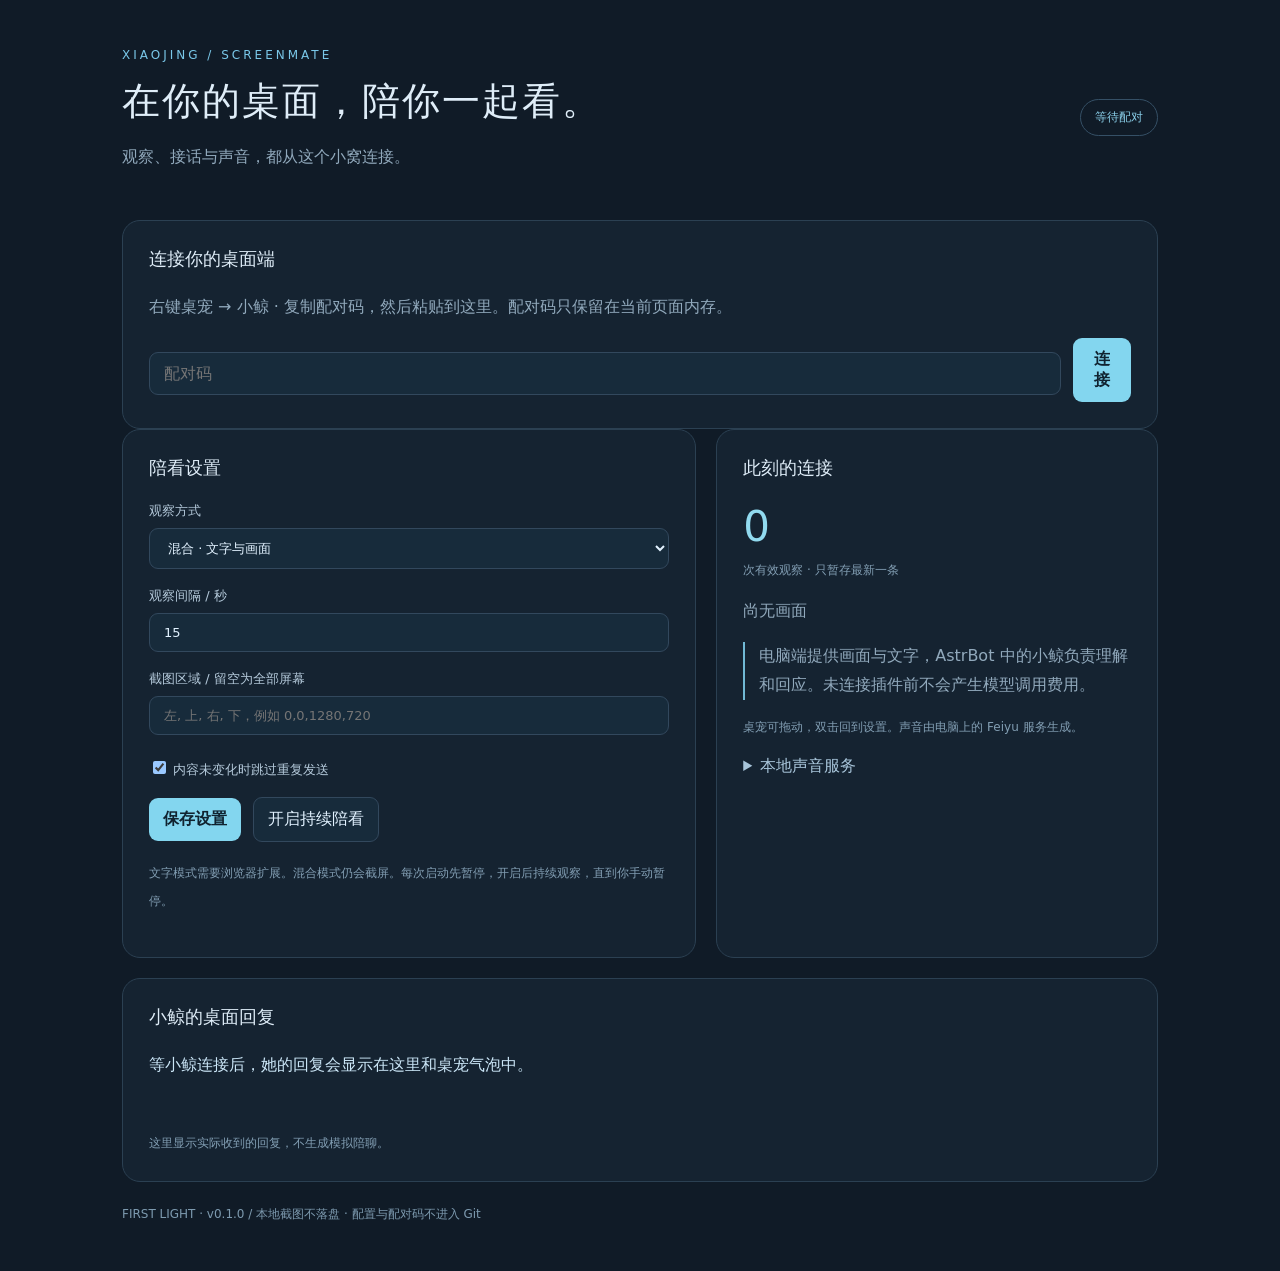
==== screenmate/web/index.html @ dae0f32c "feat: bootstrap Xiaojing Screenmate with existing desktop pet integration" ====
<!doctype html>
<html lang="zh-CN"><meta charset="utf-8"><meta name="viewport" content="width=device-width,initial-scale=1">
<title>小鲸 · 桌面小窝</title>
<style>
:root{color-scheme:dark;font-family:"Microsoft YaHei UI",system-ui,sans-serif;color:#dfedf8;background:#101b27}*{box-sizing:border-box}body{margin:0}main{max-width:1100px;margin:auto;padding:48px 32px}.eyebrow{color:#7ac8e9;font-size:12px;letter-spacing:3px}header{display:flex;justify-content:space-between;align-items:center;margin-bottom:32px}h1{font-size:38px;font-weight:500;letter-spacing:2px;margin:14px 0}p{color:#91a9bc;line-height:1.8}button,input,select{font:inherit;border-radius:9px;border:1px solid #32485d;padding:11px 14px;background:#172b3b;color:#e2f2ff}button{cursor:pointer}button.primary{background:#83d6ef;color:#102330;border:0;font-weight:600}button:hover{filter:brightness(1.1)}input,select{width:100%;margin-top:8px}input[type=checkbox]{width:auto}.grid{display:grid;grid-template-columns:1.3fr 1fr;gap:20px}.card{padding:26px;border:1px solid #2b4052;border-radius:18px;background:#152331}h2{font-size:18px;font-weight:500;margin:0 0 22px}label{display:block;font-size:13px;color:#b4c9da;margin:18px 0}small{font-size:12px;color:#829eb3;line-height:1.8}.row{display:flex;gap:12px;align-items:center}.pill{padding:9px 14px;border:1px solid #355066;border-radius:30px;color:#8acfe9;font-size:12px}.metric{font-size:42px;color:#91daef;margin:8px 0}#reply{white-space:pre-wrap;min-height:65px;line-height:1.8;color:#cbe6f7}#error{color:#f1b69e;white-space:pre-wrap}details{margin-top:18px}summary{cursor:pointer;color:#a8c5da}.full{grid-column:1/-1}.hint{border-left:2px solid #71b9d5;padding-left:14px}footer{margin-top:24px;font-size:12px;color:#7d9aaf}@media(max-width:760px){.grid{grid-template-columns:1fr}main{padding:24px 18px}header{display:block}h1{font-size:30px}}
</style>
<main><header><div><div class="eyebrow">XIAOJING / SCREENMATE</div><h1>在你的桌面，陪你一起看。</h1><p>观察、接话与声音，都从这个小窝连接。</p></div><span class="pill" id="state">等待配对</span></header>
<section id="login" class="card"><h2>连接你的桌面端</h2><p>右键桌宠 → 小鲸 · 复制配对码，然后粘贴到这里。配对码只保留在当前页面内存。</p><div class="row"><input id="token" type="password" placeholder="配对码" aria-label="配对码"><button class="primary" id="connect">连接</button></div></section>
<section class="grid" id="panel" hidden>
<div class="card"><h2>陪看设置</h2><label>观察方式<select id="mode"><option value="mixed">混合 · 文字与画面</option><option value="text">文字 · 浏览器内容</option><option value="vision">视觉 · 屏幕截图</option></select></label><label>观察间隔 / 秒<input id="interval" type="number" min="1" max="3600" value="15"></label><label>截图区域 / 留空为全部屏幕<input id="bbox" placeholder="左, 上, 右, 下，例如 0,0,1280,720"></label><label><input id="skip" type="checkbox" checked> 内容未变化时跳过重复发送</label><div class="row"><button class="primary" id="save">保存设置</button><button id="toggle">开启持续陪看</button></div><p><small>文字模式需要浏览器扩展。混合模式仍会截屏。每次启动先暂停，开启后持续观察，直到你手动暂停。</small></p></div>
<div class="card"><h2>此刻的连接</h2><div class="metric" id="count">0</div><small>次有效观察 · 只暂存最新一条</small><p id="fresh">尚无画面</p><p class="hint">电脑端提供画面与文字，AstrBot 中的小鲸负责理解和回应。未连接插件前不会产生模型调用费用。</p><small>桌宠可拖动，双击回到设置。声音由电脑上的 Feiyu 服务生成。</small><details><summary>本地声音服务</summary><label>服务地址<input id="voiceUrl" value="http://127.0.0.1:9880"></label><label>服务密钥<input id="voiceKey" type="password" placeholder="填写后保存在本机私有配置"></label><label>声线<select id="voiceStyle"><option value="cute">可爱</option><option value="gentle">温柔</option></select></label><button id="voiceSave">保存声音连接</button></details></div>
<div class="card full"><h2>小鲸的桌面回复</h2><div id="reply">等小鲸连接后，她的回复会显示在这里和桌宠气泡中。</div><p id="error" role="status"></p><small>这里显示实际收到的回复，不生成模拟陪聊。</small></div></section><footer>FIRST LIGHT · v0.1.0 / 本地截图不落盘 · 配置与配对码不进入 Git</footer></main>
<script>
let token='',enabled=false,polling=false;const $=id=>document.getElementById(id);
async function api(path,body){let r=await fetch('/v1/'+path,{method:body?'POST':'GET',headers:{Authorization:'Bearer '+token,'Content-Type':'application/json'},body:body?JSON.stringify(body):undefined});if(!r.ok)throw Error('请求失败：'+r.status);return r.json()}
function error(e){$('error').textContent=e.message}
async function refresh(initial=false){try{let s=await api('status');enabled=s.enabled;$('state').textContent=enabled?'● 持续陪看中':'○ 观看已暂停';$('toggle').textContent=enabled?'暂停观看':'开启持续陪看';$('count').textContent=s.sequence;$('fresh').textContent=s.has_observation?'最新观察可供小鲸读取':'没有可用的新观察';$('error').textContent=s.error||'';if(s.reply)$('reply').textContent=s.reply.text;if(initial){$('mode').value=s.mode;$('interval').value=s.interval;$('skip').checked=s.skip_unchanged;$('bbox').value=s.monitor_bbox?.join(',')||''}}catch(e){error(e)}}
$('connect').onclick=async()=>{token=$('token').value.trim();try{await api('status');$('login').hidden=true;$('panel').hidden=false;$('token').value='';await refresh(true);if(!polling){polling=true;setInterval(refresh,2000)}}catch(e){alert('配对失败，请检查配对码与桌面端。')}};
$('save').onclick=async()=>{try{let bbox=$('bbox').value.trim();await api('settings',{interval:Number($('interval').value),mode:$('mode').value,skip_unchanged:$('skip').checked,monitor_bbox:bbox?bbox.split(',').map(Number):null});await refresh()}catch(e){error(e)}};
$('toggle').onclick=async()=>{try{await api('watching',{enabled:!enabled});await refresh()}catch(e){error(e)}};
$('voiceSave').onclick=async()=>{try{const values={voice_url:$('voiceUrl').value,voice_style:$('voiceStyle').value};if($('voiceKey').value)values.voice_key=$('voiceKey').value;await api('settings',values);$('voiceKey').value='';$('error').textContent='声音连接已保存；模型服务须独立运行。'}catch(e){error(e)}};
</script></html>
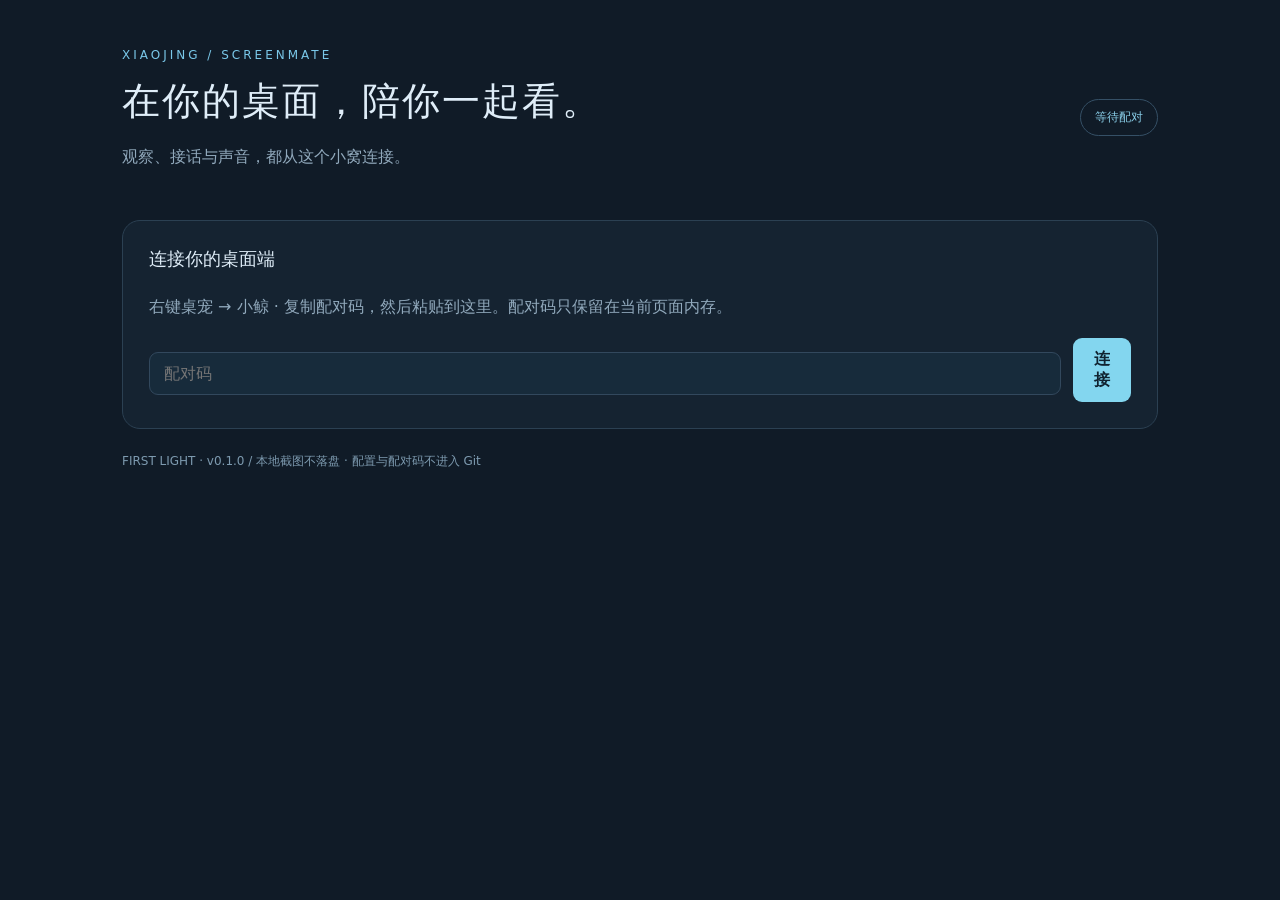
==== commit a8d6db2c: "fix: validate observation sessions and document verified desktop integration" ====
--- a/screenmate/web/index.html
+++ b/screenmate/web/index.html
@@ -1,14 +1,14 @@
 <!doctype html>
 <html lang="zh-CN"><meta charset="utf-8"><meta name="viewport" content="width=device-width,initial-scale=1">
 <title>小鲸 · 桌面小窝</title>
-<style>
+<style>[hidden]{display:none!important}
 :root{color-scheme:dark;font-family:"Microsoft YaHei UI",system-ui,sans-serif;color:#dfedf8;background:#101b27}*{box-sizing:border-box}body{margin:0}main{max-width:1100px;margin:auto;padding:48px 32px}.eyebrow{color:#7ac8e9;font-size:12px;letter-spacing:3px}header{display:flex;justify-content:space-between;align-items:center;margin-bottom:32px}h1{font-size:38px;font-weight:500;letter-spacing:2px;margin:14px 0}p{color:#91a9bc;line-height:1.8}button,input,select{font:inherit;border-radius:9px;border:1px solid #32485d;padding:11px 14px;background:#172b3b;color:#e2f2ff}button{cursor:pointer}button.primary{background:#83d6ef;color:#102330;border:0;font-weight:600}button:hover{filter:brightness(1.1)}input,select{width:100%;margin-top:8px}input[type=checkbox]{width:auto}.grid{display:grid;grid-template-columns:1.3fr 1fr;gap:20px}.card{padding:26px;border:1px solid #2b4052;border-radius:18px;background:#152331}h2{font-size:18px;font-weight:500;margin:0 0 22px}label{display:block;font-size:13px;color:#b4c9da;margin:18px 0}small{font-size:12px;color:#829eb3;line-height:1.8}.row{display:flex;gap:12px;align-items:center}.pill{padding:9px 14px;border:1px solid #355066;border-radius:30px;color:#8acfe9;font-size:12px}.metric{font-size:42px;color:#91daef;margin:8px 0}#reply{white-space:pre-wrap;min-height:65px;line-height:1.8;color:#cbe6f7}#error{color:#f1b69e;white-space:pre-wrap}details{margin-top:18px}summary{cursor:pointer;color:#a8c5da}.full{grid-column:1/-1}.hint{border-left:2px solid #71b9d5;padding-left:14px}footer{margin-top:24px;font-size:12px;color:#7d9aaf}@media(max-width:760px){.grid{grid-template-columns:1fr}main{padding:24px 18px}header{display:block}h1{font-size:30px}}
 </style>
 <main><header><div><div class="eyebrow">XIAOJING / SCREENMATE</div><h1>在你的桌面，陪你一起看。</h1><p>观察、接话与声音，都从这个小窝连接。</p></div><span class="pill" id="state">等待配对</span></header>
 <section id="login" class="card"><h2>连接你的桌面端</h2><p>右键桌宠 → 小鲸 · 复制配对码，然后粘贴到这里。配对码只保留在当前页面内存。</p><div class="row"><input id="token" type="password" placeholder="配对码" aria-label="配对码"><button class="primary" id="connect">连接</button></div></section>
 <section class="grid" id="panel" hidden>
 <div class="card"><h2>陪看设置</h2><label>观察方式<select id="mode"><option value="mixed">混合 · 文字与画面</option><option value="text">文字 · 浏览器内容</option><option value="vision">视觉 · 屏幕截图</option></select></label><label>观察间隔 / 秒<input id="interval" type="number" min="1" max="3600" value="15"></label><label>截图区域 / 留空为全部屏幕<input id="bbox" placeholder="左, 上, 右, 下，例如 0,0,1280,720"></label><label><input id="skip" type="checkbox" checked> 内容未变化时跳过重复发送</label><div class="row"><button class="primary" id="save">保存设置</button><button id="toggle">开启持续陪看</button></div><p><small>文字模式需要浏览器扩展。混合模式仍会截屏。每次启动先暂停，开启后持续观察，直到你手动暂停。</small></p></div>
-<div class="card"><h2>此刻的连接</h2><div class="metric" id="count">0</div><small>次有效观察 · 只暂存最新一条</small><p id="fresh">尚无画面</p><p class="hint">电脑端提供画面与文字，AstrBot 中的小鲸负责理解和回应。未连接插件前不会产生模型调用费用。</p><small>桌宠可拖动，双击回到设置。声音由电脑上的 Feiyu 服务生成。</small><details><summary>本地声音服务</summary><label>服务地址<input id="voiceUrl" value="http://127.0.0.1:9880"></label><label>服务密钥<input id="voiceKey" type="password" placeholder="填写后保存在本机私有配置"></label><label>声线<select id="voiceStyle"><option value="cute">可爱</option><option value="gentle">温柔</option></select></label><button id="voiceSave">保存声音连接</button></details></div>
+<div class="card"><h2>此刻的连接</h2><div class="metric" id="count">0</div><small>次有效观察 · 只暂存最新一条</small><p id="fresh">尚无画面</p><p class="hint">电脑端提供画面与文字，AstrBot 中的小鲸负责理解和回应。未连接插件前不会产生模型调用费用。</p><small>桌宠可拖动，右键打开设置。声音由电脑上的 Feiyu 服务生成。</small><details><summary>本地声音服务</summary><label>服务地址<input id="voiceUrl" value="http://127.0.0.1:9880"></label><label>服务密钥<input id="voiceKey" type="password" placeholder="填写后保存在本机私有配置"></label><label>声线<select id="voiceStyle"><option value="cute">可爱</option><option value="gentle">温柔</option></select></label><button id="voiceSave">保存声音连接</button></details></div>
 <div class="card full"><h2>小鲸的桌面回复</h2><div id="reply">等小鲸连接后，她的回复会显示在这里和桌宠气泡中。</div><p id="error" role="status"></p><small>这里显示实际收到的回复，不生成模拟陪聊。</small></div></section><footer>FIRST LIGHT · v0.1.0 / 本地截图不落盘 · 配置与配对码不进入 Git</footer></main>
 <script>
 let token='',enabled=false,polling=false;const $=id=>document.getElementById(id);
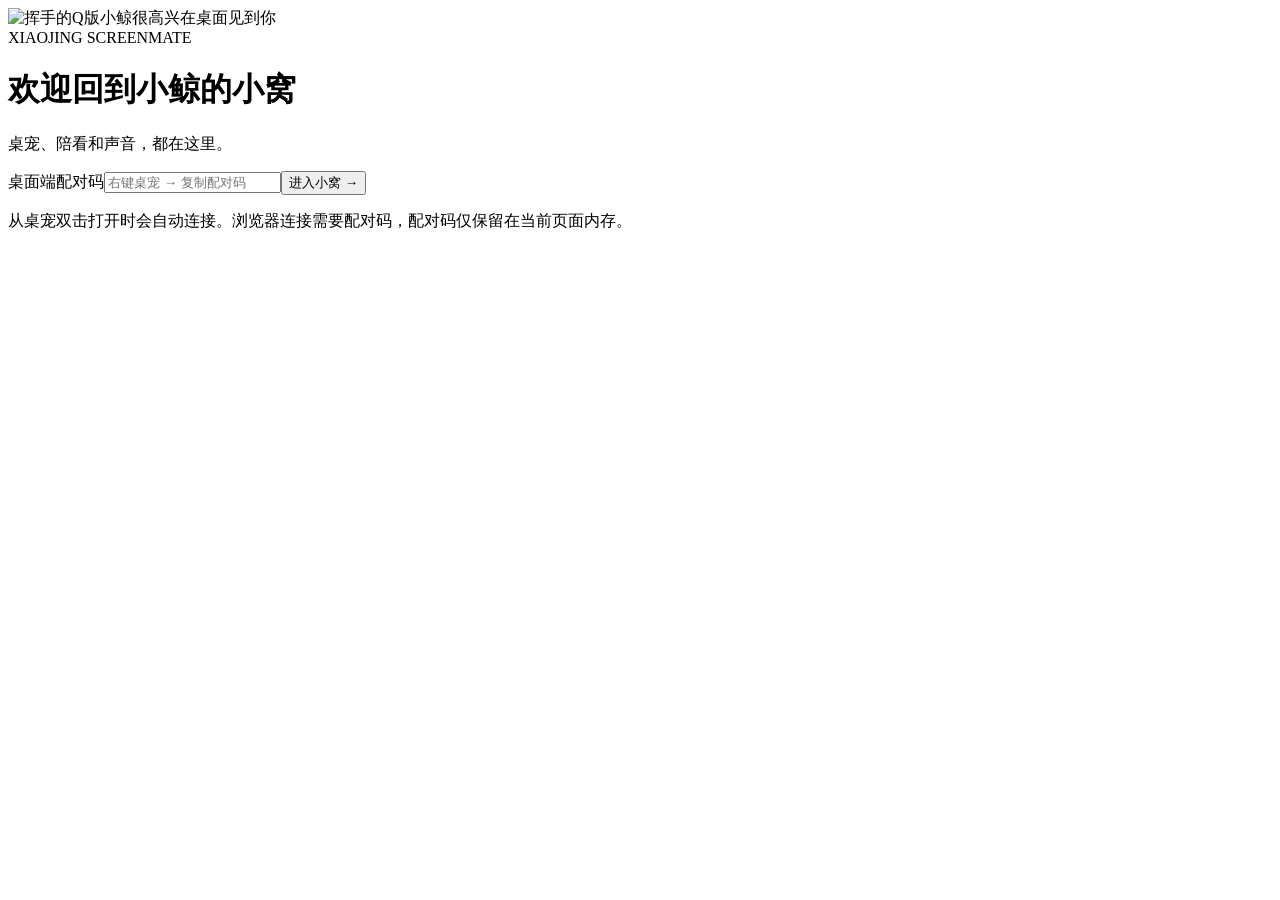
==== commit ad91330e: "feat: add lively chibi companion and native desktop home" ====
--- a/screenmate/web/index.html
+++ b/screenmate/web/index.html
@@ -1,22 +1,454 @@
 <!doctype html>
-<html lang="zh-CN"><meta charset="utf-8"><meta name="viewport" content="width=device-width,initial-scale=1">
-<title>小鲸 · 桌面小窝</title>
-<style>[hidden]{display:none!important}
-:root{color-scheme:dark;font-family:"Microsoft YaHei UI",system-ui,sans-serif;color:#dfedf8;background:#101b27}*{box-sizing:border-box}body{margin:0}main{max-width:1100px;margin:auto;padding:48px 32px}.eyebrow{color:#7ac8e9;font-size:12px;letter-spacing:3px}header{display:flex;justify-content:space-between;align-items:center;margin-bottom:32px}h1{font-size:38px;font-weight:500;letter-spacing:2px;margin:14px 0}p{color:#91a9bc;line-height:1.8}button,input,select{font:inherit;border-radius:9px;border:1px solid #32485d;padding:11px 14px;background:#172b3b;color:#e2f2ff}button{cursor:pointer}button.primary{background:#83d6ef;color:#102330;border:0;font-weight:600}button:hover{filter:brightness(1.1)}input,select{width:100%;margin-top:8px}input[type=checkbox]{width:auto}.grid{display:grid;grid-template-columns:1.3fr 1fr;gap:20px}.card{padding:26px;border:1px solid #2b4052;border-radius:18px;background:#152331}h2{font-size:18px;font-weight:500;margin:0 0 22px}label{display:block;font-size:13px;color:#b4c9da;margin:18px 0}small{font-size:12px;color:#829eb3;line-height:1.8}.row{display:flex;gap:12px;align-items:center}.pill{padding:9px 14px;border:1px solid #355066;border-radius:30px;color:#8acfe9;font-size:12px}.metric{font-size:42px;color:#91daef;margin:8px 0}#reply{white-space:pre-wrap;min-height:65px;line-height:1.8;color:#cbe6f7}#error{color:#f1b69e;white-space:pre-wrap}details{margin-top:18px}summary{cursor:pointer;color:#a8c5da}.full{grid-column:1/-1}.hint{border-left:2px solid #71b9d5;padding-left:14px}footer{margin-top:24px;font-size:12px;color:#7d9aaf}@media(max-width:760px){.grid{grid-template-columns:1fr}main{padding:24px 18px}header{display:block}h1{font-size:30px}}
-</style>
-<main><header><div><div class="eyebrow">XIAOJING / SCREENMATE</div><h1>在你的桌面，陪你一起看。</h1><p>观察、接话与声音，都从这个小窝连接。</p></div><span class="pill" id="state">等待配对</span></header>
-<section id="login" class="card"><h2>连接你的桌面端</h2><p>右键桌宠 → 小鲸 · 复制配对码，然后粘贴到这里。配对码只保留在当前页面内存。</p><div class="row"><input id="token" type="password" placeholder="配对码" aria-label="配对码"><button class="primary" id="connect">连接</button></div></section>
-<section class="grid" id="panel" hidden>
-<div class="card"><h2>陪看设置</h2><label>观察方式<select id="mode"><option value="mixed">混合 · 文字与画面</option><option value="text">文字 · 浏览器内容</option><option value="vision">视觉 · 屏幕截图</option></select></label><label>观察间隔 / 秒<input id="interval" type="number" min="1" max="3600" value="15"></label><label>截图区域 / 留空为全部屏幕<input id="bbox" placeholder="左, 上, 右, 下，例如 0,0,1280,720"></label><label><input id="skip" type="checkbox" checked> 内容未变化时跳过重复发送</label><div class="row"><button class="primary" id="save">保存设置</button><button id="toggle">开启持续陪看</button></div><p><small>文字模式需要浏览器扩展。混合模式仍会截屏。每次启动先暂停，开启后持续观察，直到你手动暂停。</small></p></div>
-<div class="card"><h2>此刻的连接</h2><div class="metric" id="count">0</div><small>次有效观察 · 只暂存最新一条</small><p id="fresh">尚无画面</p><p class="hint">电脑端提供画面与文字，AstrBot 中的小鲸负责理解和回应。未连接插件前不会产生模型调用费用。</p><small>桌宠可拖动，右键打开设置。声音由电脑上的 Feiyu 服务生成。</small><details><summary>本地声音服务</summary><label>服务地址<input id="voiceUrl" value="http://127.0.0.1:9880"></label><label>服务密钥<input id="voiceKey" type="password" placeholder="填写后保存在本机私有配置"></label><label>声线<select id="voiceStyle"><option value="cute">可爱</option><option value="gentle">温柔</option></select></label><button id="voiceSave">保存声音连接</button></details></div>
-<div class="card full"><h2>小鲸的桌面回复</h2><div id="reply">等小鲸连接后，她的回复会显示在这里和桌宠气泡中。</div><p id="error" role="status"></p><small>这里显示实际收到的回复，不生成模拟陪聊。</small></div></section><footer>FIRST LIGHT · v0.1.0 / 本地截图不落盘 · 配置与配对码不进入 Git</footer></main>
-<script>
-let token='',enabled=false,polling=false;const $=id=>document.getElementById(id);
-async function api(path,body){let r=await fetch('/v1/'+path,{method:body?'POST':'GET',headers:{Authorization:'Bearer '+token,'Content-Type':'application/json'},body:body?JSON.stringify(body):undefined});if(!r.ok)throw Error('请求失败：'+r.status);return r.json()}
-function error(e){$('error').textContent=e.message}
-async function refresh(initial=false){try{let s=await api('status');enabled=s.enabled;$('state').textContent=enabled?'● 持续陪看中':'○ 观看已暂停';$('toggle').textContent=enabled?'暂停观看':'开启持续陪看';$('count').textContent=s.sequence;$('fresh').textContent=s.has_observation?'最新观察可供小鲸读取':'没有可用的新观察';$('error').textContent=s.error||'';if(s.reply)$('reply').textContent=s.reply.text;if(initial){$('mode').value=s.mode;$('interval').value=s.interval;$('skip').checked=s.skip_unchanged;$('bbox').value=s.monitor_bbox?.join(',')||''}}catch(e){error(e)}}
-$('connect').onclick=async()=>{token=$('token').value.trim();try{await api('status');$('login').hidden=true;$('panel').hidden=false;$('token').value='';await refresh(true);if(!polling){polling=true;setInterval(refresh,2000)}}catch(e){alert('配对失败，请检查配对码与桌面端。')}};
-$('save').onclick=async()=>{try{let bbox=$('bbox').value.trim();await api('settings',{interval:Number($('interval').value),mode:$('mode').value,skip_unchanged:$('skip').checked,monitor_bbox:bbox?bbox.split(',').map(Number):null});await refresh()}catch(e){error(e)}};
-$('toggle').onclick=async()=>{try{await api('watching',{enabled:!enabled});await refresh()}catch(e){error(e)}};
-$('voiceSave').onclick=async()=>{try{const values={voice_url:$('voiceUrl').value,voice_style:$('voiceStyle').value};if($('voiceKey').value)values.voice_key=$('voiceKey').value;await api('settings',values);$('voiceKey').value='';$('error').textContent='声音连接已保存；模型服务须独立运行。'}catch(e){error(e)}};
-</script></html>
+<html lang="zh-CN">
+  <head>
+    <meta charset="utf-8" />
+    <meta name="viewport" content="width=device-width,initial-scale=1" />
+    <title>小鲸的小窝 · Screenmate</title>
+    <link rel="stylesheet" href="/style.css" />
+  </head>
+  <body>
+    <div id="pairing" class="pairing">
+      <div class="pair-art">
+        <img src="/companion/wave.png" alt="挥手的Q版小鲸" /><span
+          >很高兴在桌面见到你</span
+        >
+      </div>
+      <div class="pair-form">
+        <div class="eyebrow">XIAOJING SCREENMATE</div>
+        <h1>欢迎回到小鲸的小窝</h1>
+        <p>桌宠、陪看和声音，都在这里。</p>
+        <form id="pair-form">
+          <label for="pair-token">桌面端配对码</label
+          ><input
+            id="pair-token"
+            type="password"
+            autocomplete="off"
+            placeholder="右键桌宠 → 复制配对码"
+            required
+          /><button class="button primary" type="submit">
+            进入小窝 <span>→</span>
+          </button>
+        </form>
+        <p class="fine">
+          从桌宠双击打开时会自动连接。浏览器连接需要配对码，配对码仅保留在当前页面内存。
+        </p>
+        <p id="pair-error" role="alert"></p>
+      </div>
+    </div>
+    <div id="app" class="shell" hidden>
+      <aside class="sidebar">
+        <div class="brand">
+          <div class="brand-mark">鲸</div>
+          <div><strong>小鲸的小窝</strong><small>SCREENMATE</small></div>
+        </div>
+        <nav aria-label="主要设置">
+          <button class="nav-item active" data-page="watch">
+            <i data-icon="eye"></i><span>一起看屏幕</span></button
+          ><button class="nav-item" data-page="companion">
+            <i data-icon="heart"></i><span>桌面上的小鲸</span></button
+          ><button class="nav-item" data-page="voice">
+            <i data-icon="sound"></i><span>小鲸的声音</span></button
+          ><button class="nav-item" data-page="connect">
+            <i data-icon="link"></i><span>连接与配对</span>
+          </button>
+        </nav>
+        <div class="sidebar-bottom">
+          <span class="version-dot"></span
+          ><span>小鲸 Screenmate<small>v0.2 · Chibi Days</small></span>
+        </div>
+      </aside>
+      <main>
+        <header class="topbar">
+          <div>
+            <span class="breadcrumb">小鲸的小窝</span
+            ><span class="slash">/</span><span id="page-title">一起看屏幕</span>
+          </div>
+          <span class="status-pill" id="watch-state"><b></b>观看已暂停</span>
+        </header>
+        <section class="page" id="page-watch">
+          <div class="hero">
+            <div class="hero-copy">
+              <span class="eyebrow">A LITTLE COMPANY, EVERY DAY</span>
+              <h1>今天，也陪你一起。</h1>
+              <p>
+                看网页、找线索，或是打一场游戏。<br />把小鲸放在桌面，按你的节奏一起看。
+              </p>
+              <div class="hero-actions">
+                <button id="watch-toggle" class="button primary">
+                  <i data-icon="play"></i><span>开启持续陪看</span></button
+                ><span id="hero-state">现在先安静陪着你</span>
+              </div>
+              <div class="hero-note">
+                <span class="tiny-dot"></span>观察频率由你决定，随时可以暂停
+              </div>
+            </div>
+            <div class="hero-companion">
+              <span class="orbit orbit-one"></span
+              ><span class="orbit orbit-two"></span
+              ><span class="spark spark-one">✧</span
+              ><span class="spark spark-two">✧</span>
+              <div class="pet-ground"></div>
+              <img
+                class="companion-image"
+                id="hero-pet"
+                src="/companion/idle.png"
+                alt="Q版小鲸"
+              /><span class="pose-tag" id="pose-label">小鲸在这里</span>
+            </div>
+          </div>
+          <div class="status-strip">
+            <div>
+              <span class="mini-icon" data-icon="eye"></span
+              ><span>屏幕观察<small id="capture-state">还没有开始</small></span>
+            </div>
+            <div>
+              <span class="mini-icon" data-icon="link"></span
+              ><span
+                >小鲸连接<small id="bridge-state"
+                  >等待 AstrBot 连接</small
+                ></span
+              >
+            </div>
+            <div>
+              <span class="mini-icon" data-icon="sound"></span
+              ><span>本地声音<small id="voice-state">尚未配置</small></span>
+            </div>
+          </div>
+          <div class="section-heading">
+            <div>
+              <h2>她怎么看你的屏幕</h2>
+              <p>选一种适合当前场景的方式。</p>
+            </div>
+            <button class="text-button" id="open-preview">
+              查看最近观察 <span>↗</span>
+            </button>
+          </div>
+          <div class="mode-grid" role="group" aria-label="观察方式">
+            <button class="mode-card" data-mode="text">
+              <span class="mode-icon" data-icon="text"></span
+              ><span class="mode-title"
+                >读文字<span class="tag">轻量</span></span
+              ><span class="mode-description"
+                >网页、文章、文字解谜<br />直接读取可见内容</span
+              ><span class="selection-dot"></span></button
+            ><button class="mode-card" data-mode="vision">
+              <span class="mode-icon" data-icon="image"></span
+              ><span class="mode-title">看画面</span
+              ><span class="mode-description"
+                >游戏、视频、图片线索<br />截图交给视觉模块</span
+              ><span class="selection-dot"></span></button
+            ><button class="mode-card" data-mode="mixed">
+              <span class="mode-icon" data-icon="layers"></span
+              ><span class="mode-title"
+                >一起看<span class="tag">混合</span></span
+              ><span class="mode-description"
+                >图文网页、ARG 游戏<br />同时保留文字和画面</span
+              ><span class="selection-dot"></span>
+            </button>
+          </div>
+          <div class="two-columns">
+            <section class="card frequency-card">
+              <div class="card-heading">
+                <h2>多久看一眼</h2>
+                <span class="number-pill"
+                  ><strong id="interval-display">15</strong> 秒</span
+                >
+              </div>
+              <div class="interval-presets" role="group" aria-label="观察间隔">
+                <button data-interval="3">3 秒</button
+                ><button data-interval="5">5 秒</button
+                ><button data-interval="15">15 秒</button
+                ><button data-interval="30">30 秒</button
+                ><button data-interval="60">1 分钟</button>
+              </div>
+              <label class="field-label" for="interval">自定义间隔</label>
+              <div class="inline-field">
+                <input
+                  id="interval"
+                  type="number"
+                  min="1"
+                  max="3600"
+                  value="15"
+                /><span>秒 / 次</span
+                ><button id="save-interval" class="button secondary small">
+                  保存
+                </button>
+              </div>
+              <p class="fine">
+                这是采集频率。内容没变化时可以跳过，处理中的画面不会排成长队。
+              </p>
+              <label class="switch-row"
+                ><span
+                  >跳过相同内容<small>画面不变时，减少重复视觉调用</small></span
+                ><input id="skip" type="checkbox" role="switch" /><span
+                  class="switch-track"
+                ></span
+              ></label>
+            </section>
+            <section class="card">
+              <div class="card-heading">
+                <h2>只看你想给她看的</h2>
+                <i data-icon="frame"></i>
+              </div>
+              <label class="field-label" for="bbox">截图范围</label
+              ><input id="bbox" placeholder="全部屏幕，或填写 左,上,右,下" />
+              <p class="fine">
+                例如 0,0,1280,720。文字模式通过浏览器扩展选择当前页。
+              </p>
+              <button id="save-region" class="button secondary small">
+                保存范围
+              </button>
+              <div class="soft-note">
+                <i data-icon="info"></i
+                ><span id="mode-note"
+                  >混合模式会同时获取截图与浏览器文字。</span
+                >
+              </div>
+            </section>
+          </div>
+          <section class="reply-card">
+            <div class="reply-avatar">
+              <img src="/companion/talk.png" alt="" />
+            </div>
+            <div class="reply-content">
+              <div class="reply-title">
+                <strong>小鲸说</strong
+                ><span id="reply-time">等待连接后的真实回复</span>
+              </div>
+              <p id="reply">
+                连接小鲸后，她的回复会出现在这里，也会显示在桌宠气泡里。
+              </p>
+            </div>
+          </section>
+          <div
+            id="capture-error"
+            class="error-banner"
+            role="status"
+            hidden
+          ></div>
+        </section>
+        <section class="page" id="page-companion" hidden>
+          <div class="page-heading">
+            <span class="eyebrow">A SMALL WHALE, A LITTLE CLOSER</span>
+            <h1>桌面上的小鲸</h1>
+            <p>是会眨眼、会吃饭，也会被戳得气鼓鼓的小小鲸鱼娘。</p>
+          </div>
+          <div class="companion-layout">
+            <section class="companion-stage">
+              <span class="stage-label">Q版 · 18 种姿态</span>
+              <div class="stage-glow"></div>
+              <img
+                id="stage-pet"
+                class="companion-image"
+                src="/companion/idle.png"
+                alt="Q版小鲸动作预览"
+              />
+              <div class="stage-ground"></div>
+              <strong id="stage-pose">待机</strong>
+              <p>轻点互动 · 双击打开小窝 · 滚轮调节大小</p>
+              <div class="interaction-row">
+                <button class="button secondary small" data-pose="love">
+                  摸摸头</button
+                ><button class="button secondary small" data-pose="eat">
+                  喂口白饭</button
+                ><button class="button secondary small" data-pose="wave">
+                  打招呼
+                </button>
+              </div>
+              <small class="fine">这些是本地动作，不会调用聊天模型。</small>
+            </section>
+            <section class="card appearance-settings">
+              <h2>让她用舒服的方式陪你</h2>
+              <label class="field-label" for="pet-size"
+                >桌宠大小 <span id="size-value">218 px</span></label
+              ><input
+                id="pet-size"
+                type="range"
+                min="100"
+                max="400"
+                value="218"
+              />
+              <div class="range-labels">
+                <span>小小一只</span><span>更近一点</span>
+              </div>
+              <label class="field-label" for="activity">平时有多活泼</label
+              ><select id="activity">
+                <option value="quiet">安静陪伴 · 少些小动作</option>
+                <option value="balanced">刚刚好 · 偶尔动一动</option>
+                <option value="lively">活泼一点 · 多些小动作</option></select
+              ><label class="switch-row"
+                ><span>轻柔动画<small>减慢动作，并关闭随机小动作</small></span
+                ><input
+                  id="reduced-motion"
+                  type="checkbox"
+                  role="switch" /><span class="switch-track"></span></label
+              ><label class="switch-row"
+                ><span>显示对话气泡<small>气泡只显示状态和实际回复</small></span
+                ><input id="bubbles" type="checkbox" role="switch" /><span
+                  class="switch-track"
+                ></span></label
+              ><button id="save-appearance" class="button primary">
+                保存陪伴偏好
+              </button>
+            </section>
+          </div>
+          <div class="section-heading">
+            <div>
+              <h2>看看她的小表情</h2>
+              <p>点一下，桌面上的小鲸也会做这个动作。</p>
+            </div>
+          </div>
+          <div class="pose-grid" id="pose-grid"></div>
+          <p class="fine attribution">
+            角色素材：bauerelizabeth07139 / dsh-pet-dafeiyu · 桌宠引擎：LINNoot
+            / dsh-co-pet
+          </p>
+        </section>
+        <section class="page" id="page-voice" hidden>
+          <div class="page-heading">
+            <span class="eyebrow">A FAMILIAR VOICE, RIGHT HERE</span>
+            <h1>听见小鲸的声音</h1>
+            <p>连接电脑上的 Feiyu，让她用熟悉的声线说话。</p>
+          </div>
+          <div class="two-columns">
+            <section class="card voice-card">
+              <div class="card-heading">
+                <h2>本地声音服务</h2>
+                <span class="tag">Feiyu</span>
+              </div>
+              <label class="field-label" for="voice-url">服务地址</label
+              ><input
+                id="voice-url"
+                placeholder="http://127.0.0.1:9880"
+              /><label class="field-label" for="voice-key">服务密钥</label
+              ><input
+                id="voice-key"
+                type="password"
+                autocomplete="off"
+                placeholder="留空保留已保存的密钥"
+              /><label class="field-label" for="voice-style">默认声线</label
+              ><select id="voice-style">
+                <option value="cute">可爱 · 日常聊天</option>
+                <option value="gentle">温柔 · 安静陪伴</option>
+              </select>
+              <div class="form-actions">
+                <button id="save-voice" class="button primary">
+                  保存声音设置</button
+                ><button id="test-voice" class="button secondary">
+                  检测服务
+                </button>
+              </div>
+              <div id="voice-result" class="soft-note">
+                <i data-icon="info"></i
+                ><span>检测只检查服务和模型状态，不生成语音。</span>
+              </div>
+            </section>
+            <section class="voice-story">
+              <img src="/companion/sing.png" alt="哼歌的小鲸" />
+              <h2>文字在这里，变成声音。</h2>
+              <p>
+                小鲸回复 → 本地 Feiyu 合成 → 电脑播放。<br />新台词到来时会打断旧的本机播放。
+              </p>
+              <div class="soft-note">
+                <i data-icon="info"></i
+                ><span
+                  >声音模型需要独立部署。保存服务地址不代表声音已经可用，检测后会显示实际状态。</span
+                >
+              </div>
+            </section>
+          </div>
+        </section>
+        <section class="page" id="page-connect" hidden>
+          <div class="page-heading">
+            <span class="eyebrow">ONE WHALE, DIFFERENT PLACES</span>
+            <h1>让小鲸来到桌面</h1>
+            <p>电脑负责看见，AstrBot 里的小鲸负责理解和回应。</p>
+          </div>
+          <div class="connection-flow">
+            <div>
+              <i data-icon="screen"></i><strong>这台电脑</strong
+              ><small>画面与当前页文字</small>
+            </div>
+            <span>↔</span>
+            <div>
+              <img src="/companion/think.png" alt="" /><strong>小鲸</strong
+              ><small>AstrBot 对话与人格</small>
+            </div>
+            <span>→</span>
+            <div>
+              <i data-icon="heart"></i><strong>桌面陪伴</strong
+              ><small>气泡、动作与声音</small>
+            </div>
+          </div>
+          <div class="two-columns">
+            <section class="card">
+              <div class="card-heading">
+                <h2>AstrBot 连接</h2>
+                <span class="connection-indicator" id="bridge-badge"
+                  >等待连接</span
+                >
+              </div>
+              <p class="body-copy">
+                在配套插件里填写电脑地址、配对码和主人
+                ID。视觉模式还需选择已有的视觉模型。
+              </p>
+              <div class="connection-address">
+                <small>本机服务地址</small><code id="server-address"></code>
+              </div>
+              <button id="copy-address" class="button secondary small">
+                复制本机地址
+              </button>
+              <div class="soft-note">
+                <i data-icon="info"></i
+                ><span
+                  >平板连接时需要电脑的局域网地址，并让服务监听局域网。当前页面不会擅自修改网络设置。</span
+                >
+              </div>
+            </section>
+            <section class="card">
+              <h2>浏览器文字入口</h2>
+              <p class="body-copy">
+                加载项目里的
+                browser-extension，打开要陪看的页面，在扩展里填写配对码并开启当前页。
+              </p>
+              <ol class="steps">
+                <li><b>1</b><span>Chrome / Edge → 扩展管理</span></li>
+                <li><b>2</b><span>加载已解压扩展 → browser-extension</span></li>
+                <li><b>3</b><span>在当前页开启，电脑端选择“读文字”</span></li>
+              </ol>
+              <p class="fine">
+                只读当前页可见文字。图片、Canvas 和隐藏线索仍需视觉模式。
+              </p>
+            </section>
+          </div>
+          <section class="card connection-boundary">
+            <i data-icon="info"></i>
+            <p>
+              当前版本在主人正常私聊时加入桌面观察，并把实际回复带回桌面。自主接话、桌面输入送入原会话和本地声音模型部署仍在后续集成范围。
+            </p>
+          </section>
+        </section>
+      </main>
+    </div>
+    <div id="toast" role="status" aria-live="polite" hidden></div>
+    <dialog id="preview-dialog">
+      <div class="dialog-heading">
+        <div>
+          <h2>最近一次有效观察</h2>
+          <p id="preview-meta"></p>
+        </div>
+        <button class="icon-button" id="close-preview" aria-label="关闭预览">
+          ×
+        </button>
+      </div>
+      <div id="preview-empty" class="empty-state">
+        <i data-icon="eye"></i>
+        <p>还没有可用的观察</p>
+        <small>开启陪看后，这里才会显示真实画面或文字。</small>
+      </div>
+      <img id="preview-image" alt="最近一次屏幕截图" hidden />
+      <pre id="preview-text" hidden></pre>
+    </dialog>
+    <script src="/app.js"></script>
+  </body>
+</html>
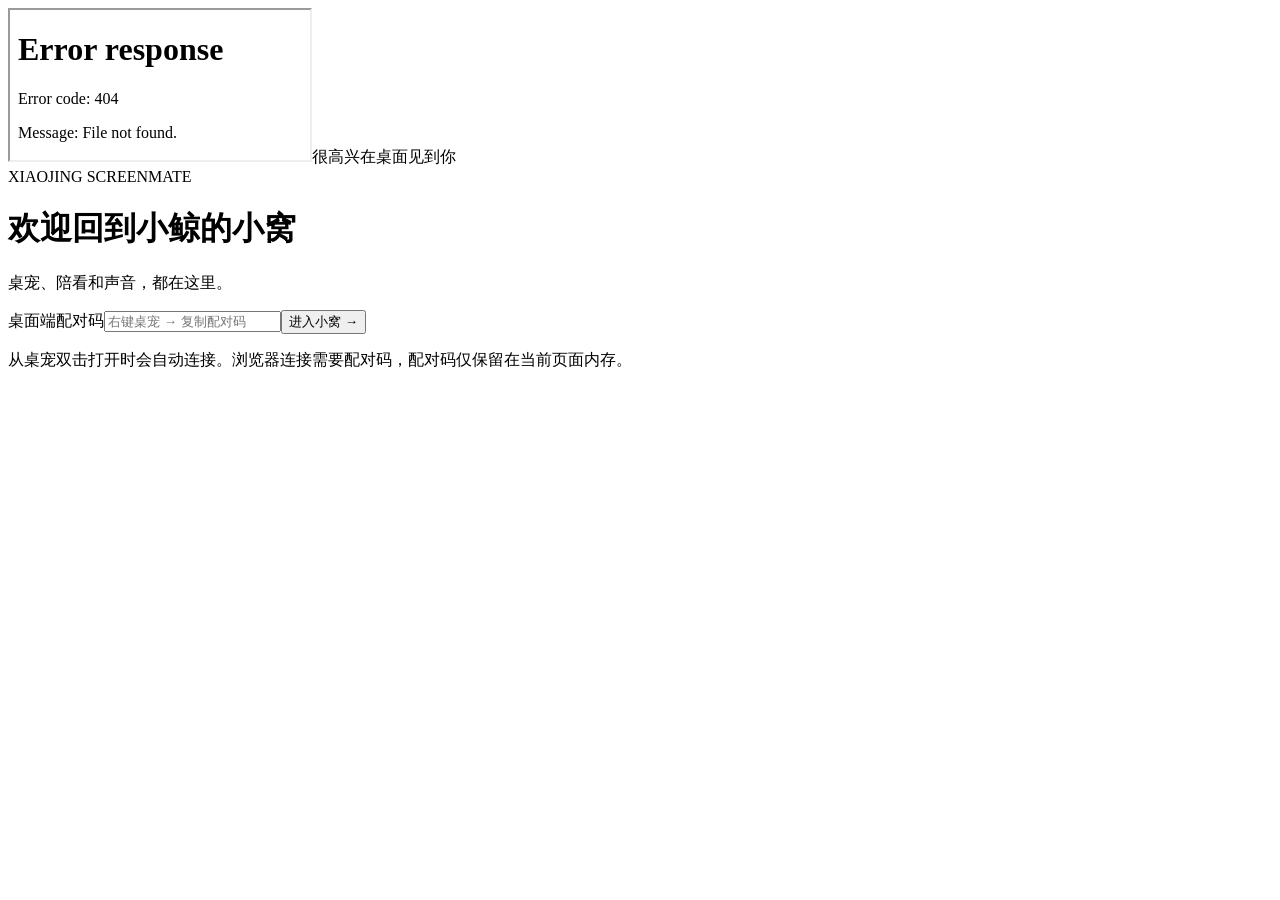
==== commit eea0a5ba: "Integrate Coopanion dynamic renderer and local Feiyu voice controls" ====
--- a/screenmate/web/index.html
+++ b/screenmate/web/index.html
@@ -9,7 +9,7 @@
   <body>
     <div id="pairing" class="pairing">
       <div class="pair-art">
-        <img src="/companion/wave.png" alt="挥手的Q版小鲸" /><span
+        <iframe class="pair-renderer" src="/renderer?preview=1" title="动态小鲸"></iframe><span
           >很高兴在桌面见到你</span
         >
       </div>
@@ -54,7 +54,7 @@
         </nav>
         <div class="sidebar-bottom">
           <span class="version-dot"></span
-          ><span>小鲸 Screenmate<small>v0.2 · Chibi Days</small></span>
+          ><span>小鲸 Screenmate<small>v0.3 · Living Companion</small></span>
         </div>
       </aside>
       <main>
@@ -88,12 +88,12 @@
               ><span class="spark spark-one">✧</span
               ><span class="spark spark-two">✧</span>
               <div class="pet-ground"></div>
-              <img
+              <iframe
                 class="companion-image"
                 id="hero-pet"
-                src="/companion/idle.png"
-                alt="Q版小鲸"
-              /><span class="pose-tag" id="pose-label">小鲸在这里</span>
+                src="/renderer?preview=1"
+                title="动态小鲸"
+              ></iframe><span class="pose-tag" id="pose-label">小鲸在这里</span>
             </div>
           </div>
           <div class="status-strip">
@@ -208,7 +208,7 @@
           </div>
           <section class="reply-card">
             <div class="reply-avatar">
-              <img src="/companion/talk.png" alt="" />
+              <img src="/coopanion/whale/thumbs/deepseek.png" alt="" />
             </div>
             <div class="reply-content">
               <div class="reply-title">
@@ -231,26 +231,26 @@
           <div class="page-heading">
             <span class="eyebrow">A SMALL WHALE, A LITTLE CLOSER</span>
             <h1>桌面上的小鲸</h1>
-            <p>是会眨眼、会吃饭，也会被戳得气鼓鼓的小小鲸鱼娘。</p>
+            <p>视线、头发和鲸鱼尾巴，一起回应你的互动。</p>
           </div>
           <div class="companion-layout">
             <section class="companion-stage">
-              <span class="stage-label">Q版 · 18 种姿态</span>
+              <span class="stage-label">Q版 · 分层动态模型</span>
               <div class="stage-glow"></div>
-              <img
+              <iframe
                 id="stage-pet"
                 class="companion-image"
-                src="/companion/idle.png"
-                alt="Q版小鲸动作预览"
-              />
+                src="/renderer?preview=1"
+                title="动态模型预览"
+              ></iframe>
               <div class="stage-ground"></div>
               <strong id="stage-pose">待机</strong>
               <p>轻点互动 · 双击打开小窝 · 滚轮调节大小</p>
               <div class="interaction-row">
                 <button class="button secondary small" data-pose="love">
                   摸摸头</button
-                ><button class="button secondary small" data-pose="eat">
-                  喂口白饭</button
+                ><button class="button secondary small" data-pose="hop">
+                  蹦一下</button
                 ><button class="button secondary small" data-pose="wave">
                   打招呼
                 </button>
@@ -277,7 +277,7 @@
                 <option value="balanced">刚刚好 · 偶尔动一动</option>
                 <option value="lively">活泼一点 · 多些小动作</option></select
               ><label class="switch-row"
-                ><span>轻柔动画<small>减慢动作，并关闭随机小动作</small></span
+                ><span>轻柔动画<small>关闭自由活动，减少空闲动作</small></span
                 ><input
                   id="reduced-motion"
                   type="checkbox"
@@ -287,7 +287,13 @@
                 ><input id="bubbles" type="checkbox" role="switch" /><span
                   class="switch-track"
                 ></span></label
-              ><button id="save-appearance" class="button primary">
+              >
+              <label class="field-label" for="pet-scheme">配色</label><select id="pet-scheme"><option value="deepseek">DeepSeek · 原版蓝</option><option value="harness">Harness · 黑</option><option value="chatgpt">ChatGPT · 银白</option><option value="claude">Claude · 暖橙</option><option value="gemini">Gemini · 彩色</option><option value="qwen">千问 · 紫</option><option value="kimi">Kimi · 黑蓝</option><option value="minimax">MiniMax · 玫红</option></select>
+              <label class="field-label" for="pet-outfit">服装</label><select id="pet-outfit"><option value="maid">女仆装</option><option value="cape">冬装斗篷</option><option value="crew">店员装</option></select>
+              <label class="field-label" for="render-fps">动画帧率</label><select id="render-fps"><option value="30">30 FPS · 均衡</option><option value="60">60 FPS · 流畅</option></select>
+              <label class="switch-row"><span>透明区域鼠标穿透<small>只有角色和气泡接收点击</small></span><input id="input-passthrough" type="checkbox" role="switch"><span class="switch-track"></span></label>
+              <div id="renderer-warning" class="error-banner" role="status" hidden></div>
+              <button id="save-appearance" class="button primary">
                 保存陪伴偏好
               </button>
             </section>
@@ -300,8 +306,7 @@
           </div>
           <div class="pose-grid" id="pose-grid"></div>
           <p class="fine attribution">
-            角色素材：bauerelizabeth07139 / dsh-pet-dafeiyu · 桌宠引擎：LINNoot
-            / dsh-co-pet
+            动态模型与行为：Pal-AI-Lab / Coopanion · 保留上游许可及素材声明
           </p>
         </section>
         <section class="page" id="page-voice" hidden>
@@ -337,6 +342,7 @@
                 ><button id="test-voice" class="button secondary">
                   检测服务
                 </button>
+                <button id="preview-voice" class="button secondary">试听当前声线</button>
               </div>
               <div id="voice-result" class="soft-note">
                 <i data-icon="info"></i
@@ -344,7 +350,7 @@
               </div>
             </section>
             <section class="voice-story">
-              <img src="/companion/sing.png" alt="哼歌的小鲸" />
+              <img src="/coopanion/whale/thumbs/deepseek.png" alt="小鲸" />
               <h2>文字在这里，变成声音。</h2>
               <p>
                 小鲸回复 → 本地 Feiyu 合成 → 电脑播放。<br />新台词到来时会打断旧的本机播放。
@@ -371,7 +377,7 @@
             </div>
             <span>↔</span>
             <div>
-              <img src="/companion/think.png" alt="" /><strong>小鲸</strong
+              <img src="/coopanion/whale/thumbs/deepseek.png" alt="" /><strong>小鲸</strong
               ><small>AstrBot 对话与人格</small>
             </div>
             <span>→</span>
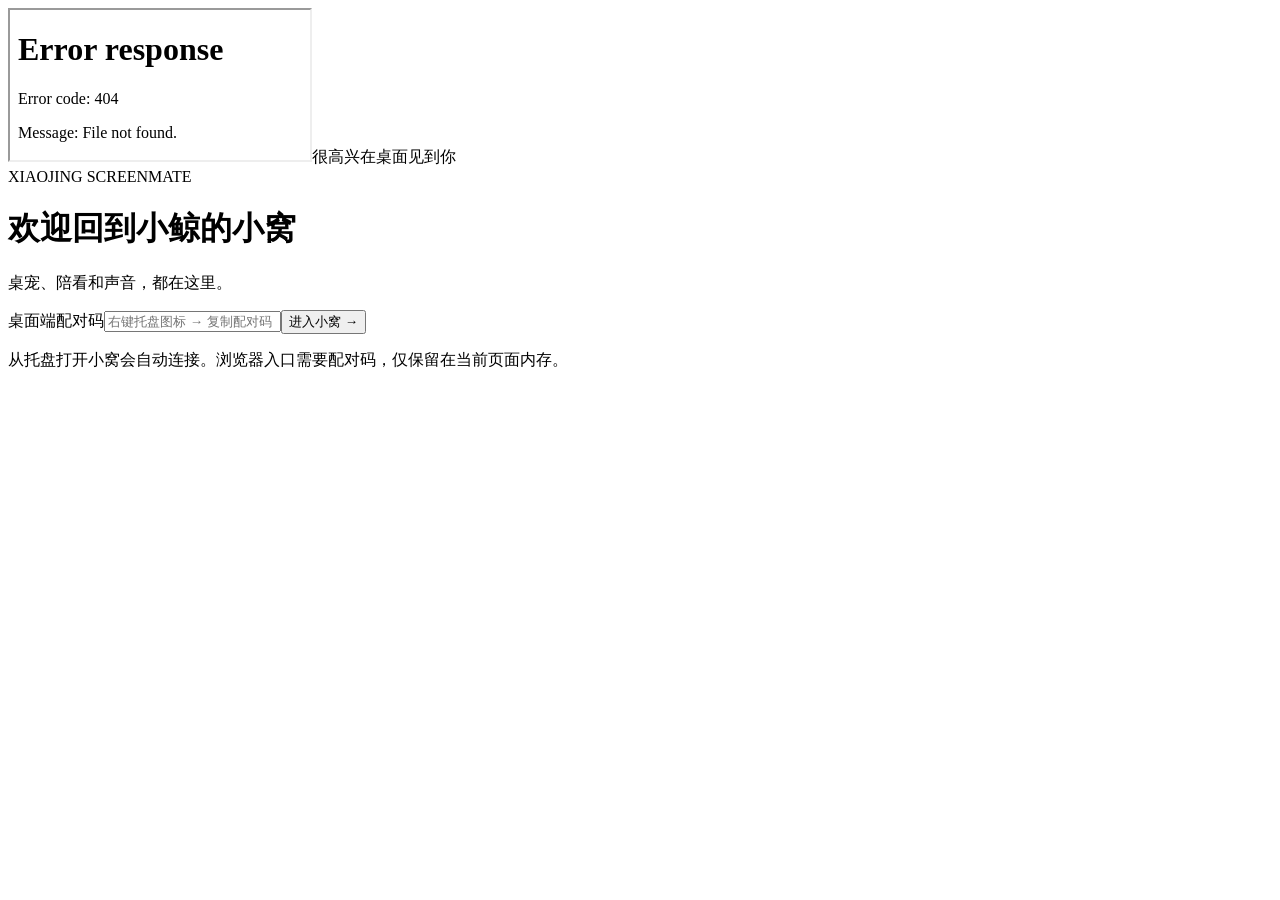
==== commit 29926ca5: "整合桌面聊天、陪看记忆、动作回执与独立语音开关 加入原生输入、独立陪看场次和最终总结、窗口信息及安全移动回执；更新五页小窝、语音库、扩展下载和显示稳定性。  语音默认关闭，异步加载与取消卸载，气泡随对" ====
--- a/screenmate/web/index.html
+++ b/screenmate/web/index.html
@@ -4,6 +4,7 @@
     <meta charset="utf-8" />
     <meta name="viewport" content="width=device-width,initial-scale=1" />
     <title>小鲸的小窝 · Screenmate</title>
+    <link rel="icon" type="image/png" href="/coopanion/whale/thumbs/deepseek.png" />
     <link rel="stylesheet" href="/style.css" />
   </head>
   <body>
@@ -23,14 +24,14 @@
             id="pair-token"
             type="password"
             autocomplete="off"
-            placeholder="右键桌宠 → 复制配对码"
+            placeholder="右键托盘图标 → 复制配对码"
             required
           /><button class="button primary" type="submit">
             进入小窝 <span>→</span>
           </button>
         </form>
         <p class="fine">
-          从桌宠双击打开时会自动连接。浏览器连接需要配对码，配对码仅保留在当前页面内存。
+          从托盘打开小窝会自动连接。浏览器入口需要配对码，仅保留在当前页面内存。
         </p>
         <p id="pair-error" role="alert"></p>
       </div>
@@ -38,38 +39,39 @@
     <div id="app" class="shell" hidden>
       <aside class="sidebar">
         <div class="brand">
-          <div class="brand-mark">鲸</div>
+          <div class="brand-mark"><img src="/coopanion/whale/thumbs/deepseek.png" alt=""></div>
           <div><strong>小鲸的小窝</strong><small>SCREENMATE</small></div>
         </div>
         <nav aria-label="主要设置">
           <button class="nav-item active" data-page="watch">
-            <i data-icon="eye"></i><span>一起看屏幕</span></button
+            <i data-icon="eye"></i><span>陪看与聊天</span></button
           ><button class="nav-item" data-page="companion">
-            <i data-icon="heart"></i><span>桌面上的小鲸</span></button
+            <i data-icon="heart"></i><span>动作与位置</span></button
           ><button class="nav-item" data-page="voice">
-            <i data-icon="sound"></i><span>小鲸的声音</span></button
+            <i data-icon="sound"></i><span>声音与语音库</span></button
+          ><button class="nav-item" data-page="sessions"><i data-icon="text"></i><span>陪看记录</span></button
           ><button class="nav-item" data-page="connect">
             <i data-icon="link"></i><span>连接与配对</span>
           </button>
         </nav>
         <div class="sidebar-bottom">
           <span class="version-dot"></span
-          ><span>小鲸 Screenmate<small>v0.3 · Living Companion</small></span>
+          ><span>小鲸 Screenmate<small>桌面陪伴 · 本机连接</small></span>
         </div>
       </aside>
       <main>
         <header class="topbar">
           <div>
             <span class="breadcrumb">小鲸的小窝</span
-            ><span class="slash">/</span><span id="page-title">一起看屏幕</span>
+            ><span class="slash">/</span><span id="page-title">陪看与聊天</span>
           </div>
           <span class="status-pill" id="watch-state"><b></b>观看已暂停</span>
         </header>
         <section class="page" id="page-watch">
           <div class="hero">
             <div class="hero-copy">
-              <span class="eyebrow">A LITTLE COMPANY, EVERY DAY</span>
-              <h1>今天，也陪你一起。</h1>
+              <span class="eyebrow">XIAOJING / DESKTOP COMPANION</span>
+              <h1>一起看点什么？</h1>
               <p>
                 看网页、找线索，或是打一场游戏。<br />把小鲸放在桌面，按你的节奏一起看。
               </p>
@@ -78,9 +80,7 @@
                   <i data-icon="play"></i><span>开启持续陪看</span></button
                 ><span id="hero-state">现在先安静陪着你</span>
               </div>
-              <div class="hero-note">
-                <span class="tiny-dot"></span>观察频率由你决定，随时可以暂停
-              </div>
+              <div class="hero-note"><span class="tiny-dot"></span>开启才显示桌宠并采集内容，暂停后仍可聊天</div>
             </div>
             <div class="hero-companion">
               <span class="orbit orbit-one"></span
@@ -114,6 +114,19 @@
               ><span>本地声音<small id="voice-state">尚未配置</small></span>
             </div>
           </div>
+          <div class="session-overview">
+            <div><small>本场陪看</small><strong id="session-elapsed">尚未开始</strong></div>
+            <div><small>本地采集</small><strong id="sampling-rate">15 秒 / 次</strong></div>
+            <div><small>云端识图最短间隔</small><strong id="vision-rate">等待平板状态</strong></div>
+            <div><small>主动判断</small><strong id="initiative-rate">等待平板状态</strong></div>
+          </div>
+          <section class="desktop-chat-panel" aria-label="桌面聊天">
+              <h2>和小鲸说话</h2>
+              <p>沿用小鲸人格和原记忆，陪看过程按场次独立记录。暂停时也能聊天，不会因此开启截图。</p>
+              <textarea id="desktop-chat" maxlength="2000" rows="3" placeholder="想和小鲸说什么？"></textarea>
+              <button class="button primary" id="send-desktop-chat">发送给小鲸</button>
+              <p id="desktop-chat-state" role="status">也可以双击桌宠，使用旁边的小输入框。</p>
+          </section>
           <div class="section-heading">
             <div>
               <h2>她怎么看你的屏幕</h2>
@@ -245,7 +258,7 @@
               ></iframe>
               <div class="stage-ground"></div>
               <strong id="stage-pose">待机</strong>
-              <p>轻点互动 · 双击打开小窝 · 滚轮调节大小</p>
+              <p>这里是模型预览 · 桌宠双击打开聊天 · 滚轮调节大小</p>
               <div class="interaction-row">
                 <button class="button secondary small" data-pose="love">
                   摸摸头</button
@@ -255,7 +268,7 @@
                   打招呼
                 </button>
               </div>
-              <small class="fine">这些是本地动作，不会调用聊天模型。</small>
+              <small class="fine">预览不需要开启陪看，也不调用聊天模型。</small>
             </section>
             <section class="card appearance-settings">
               <h2>让她用舒服的方式陪你</h2>
@@ -292,18 +305,38 @@
               <label class="field-label" for="pet-outfit">服装</label><select id="pet-outfit"><option value="maid">女仆装</option><option value="cape">冬装斗篷</option><option value="crew">店员装</option></select>
               <label class="field-label" for="render-fps">动画帧率</label><select id="render-fps"><option value="30">30 FPS · 均衡</option><option value="60">60 FPS · 流畅</option></select>
               <label class="switch-row"><span>透明区域鼠标穿透<small>只有角色和气泡接收点击</small></span><input id="input-passthrough" type="checkbox" role="switch"><span class="switch-track"></span></label>
+              <label class="switch-row"><span>避开屏幕中心<small>人物和气泡靠边，跨侧从底边绕行；开启时不自由漫游</small></span><input id="avoid-center" type="checkbox" role="switch"><span class="switch-track"></span></label>
               <div id="renderer-warning" class="error-banner" role="status" hidden></div>
               <button id="save-appearance" class="button primary">
                 保存陪伴偏好
               </button>
             </section>
           </div>
+          <section class="card move-card">
+            <div class="card-heading"><h2>让小鲸待在哪里</h2><span id="pet-visibility" class="tag">桌宠已隐藏</span></div>
+            <p class="fine">实际移动需要开启陪看。中心保护会优先调整不安全位置，以执行回执为准。</p>
+            <div class="move-layout">
+              <div class="position-pad" aria-label="屏幕位置">
+                <button data-target="top_left">↖ 左上</button><button data-target="top">↑ 上方</button><button data-target="top_right">右上 ↗</button>
+                <button data-target="left">← 左侧</button><span>中心保护</span><button data-target="right">右侧 →</button>
+                <button data-target="bottom_left">↙ 左下</button><button data-target="bottom">↓ 下方</button><button data-target="bottom_right">右下 ↘</button>
+              </div>
+              <div class="move-fields">
+                <label for="move-app">靠近程序窗口</label>
+                <div class="inline-field"><input id="move-app" placeholder="例如 chrome.exe"><select id="move-side" aria-label="窗口哪一侧"><option value="right">右边</option><option value="left">左边</option><option value="above">上方</option><option value="below">下方</option></select></div>
+                <button id="move-to-app" class="button secondary small">移动到窗口旁</button>
+                <small class="fine">只支持同一显示器；多个同名窗口无法确定时不会移动。</small>
+                <div id="pet-command-state" class="soft-note" role="status">还没有动作请求。排队和开始执行均不代表完成。</div>
+              </div>
+            </div>
+          </section>
           <div class="section-heading">
             <div>
               <h2>看看她的小表情</h2>
-              <p>点一下，桌面上的小鲸也会做这个动作。</p>
-            </div>
-          </div>
+              <p>先在设置里看看，喜欢的话再让桌面上的小鲸做。</p>
+            </div>
+          </div>
+          <label class="preview-choice"><input id="preview-only" type="checkbox" checked> 仅在本页预览，不驱动桌宠</label>
           <div class="pose-grid" id="pose-grid"></div>
           <p class="fine attribution">
             动态模型与行为：Pal-AI-Lab / Coopanion · 保留上游许可及素材声明
@@ -313,7 +346,9 @@
           <div class="page-heading">
             <span class="eyebrow">A FAMILIAR VOICE, RIGHT HERE</span>
             <h1>听见小鲸的声音</h1>
-            <p>连接电脑上的 Feiyu，让她用熟悉的声线说话。</p>
+            <p>管理小鲸的声音，试听预存的场景反应。</p>
+            <button id="toggle-tts" class="button primary">开启语音</button>
+            <p id="tts-state">语音已关闭；陪看和文字聊天仍然可用。加载约需3分钟。</p>
           </div>
           <div class="two-columns">
             <section class="card voice-card">
@@ -324,7 +359,7 @@
               <label class="field-label" for="voice-url">服务地址</label
               ><input
                 id="voice-url"
-                placeholder="http://127.0.0.1:9880"
+                placeholder="http://127.0.0.1:9881"
               /><label class="field-label" for="voice-key">服务密钥</label
               ><input
                 id="voice-key"
@@ -334,7 +369,6 @@
               /><label class="field-label" for="voice-style">默认声线</label
               ><select id="voice-style">
                 <option value="cute">可爱 · 日常聊天</option>
-                <option value="gentle">温柔 · 安静陪伴</option>
               </select>
               <div class="form-actions">
                 <button id="save-voice" class="button primary">
@@ -342,7 +376,7 @@
                 ><button id="test-voice" class="button secondary">
                   检测服务
                 </button>
-                <button id="preview-voice" class="button secondary">试听当前声线</button>
+                <button id="preview-voice" class="button secondary">合成试听（会生成）</button>
               </div>
               <div id="voice-result" class="soft-note">
                 <i data-icon="info"></i
@@ -363,6 +397,17 @@
               </div>
             </section>
           </div>
+          <section class="card bank-section">
+            <div class="card-heading"><div><h2>预存的小反应</h2><p class="fine">直接播放电脑文件，不重新合成。自动选择需要画面符合场景，默认保持安静。</p></div><span class="tag" id="bank-count">读取中</span></div>
+            <div class="bank-toolbar"><input id="bank-search" placeholder="搜索台词或场景…" aria-label="搜索语音"><select id="bank-filter" aria-label="语音类型"><option value="auto">场景自动语音</option><option value="all">全部语音</option><option value="manual">仅供手动试听</option></select><button id="stop-voice" class="button secondary small">停止播放</button></div>
+            <p class="fine" id="bank-status" role="status">每15分钟最多一段，不打断正在合成或播放的回复。</p>
+            <div id="voice-bank" class="voice-bank"></div>
+          </section>
+        </section>
+        <section class="page" id="page-sessions" hidden>
+          <div class="page-heading"><span class="eyebrow">TIME TOGETHER</span><h1>一起看过的片刻</h1><p>过程独立保存。结束后，小鲸只将一份带时间的总结留进原私聊记忆。</p></div>
+          <div class="card-heading"><p class="fine">按香港时间显示 · 最近20场</p><button id="refresh-sessions" class="button secondary small">刷新记录</button></div>
+          <div id="session-list" class="session-list" aria-live="polite"><div class="empty-state">还没有读取记录</div></div>
         </section>
         <section class="page" id="page-connect" hidden>
           <div class="page-heading">
@@ -407,19 +452,20 @@
               <div class="soft-note">
                 <i data-icon="info"></i
                 ><span
-                  >平板连接时需要电脑的局域网地址，并让服务监听局域网。当前页面不会擅自修改网络设置。</span
+                  >已连接的平板通过 USB 回环隧道访问这个地址，不需要开放局域网端口。重新插线后需恢复 ADB reverse。</span
                 >
               </div>
             </section>
             <section class="card">
               <h2>浏览器文字入口</h2>
+              <button id="download-extension" class="button secondary small">获取扩展压缩包</button>
               <p class="body-copy">
                 加载项目里的
                 browser-extension，打开要陪看的页面，在扩展里填写配对码并开启当前页。
               </p>
               <ol class="steps">
-                <li><b>1</b><span>Chrome / Edge → 扩展管理</span></li>
-                <li><b>2</b><span>加载已解压扩展 → browser-extension</span></li>
+                <li><b>1</b><span>下载并解压，再打开Chrome / Edge扩展管理</span></li>
+                <li><b>2</b><span>开启开发者模式 → 加载已解压的扩展程序</span></li>
                 <li><b>3</b><span>在当前页开启，电脑端选择“读文字”</span></li>
               </ol>
               <p class="fine">
@@ -430,7 +476,7 @@
           <section class="card connection-boundary">
             <i data-icon="info"></i>
             <p>
-              当前版本在主人正常私聊时加入桌面观察，并把实际回复带回桌面。自主接话、桌面输入送入原会话和本地声音模型部署仍在后续集成范围。
+              已接通桌面聊天、独立陪看记录、主动接话、桌宠动作和本地声音。电脑与平板通过USB回环隧道连接；不在这里展示或复制你的私人记忆、账号凭据与密钥。
             </p>
           </section>
         </section>
